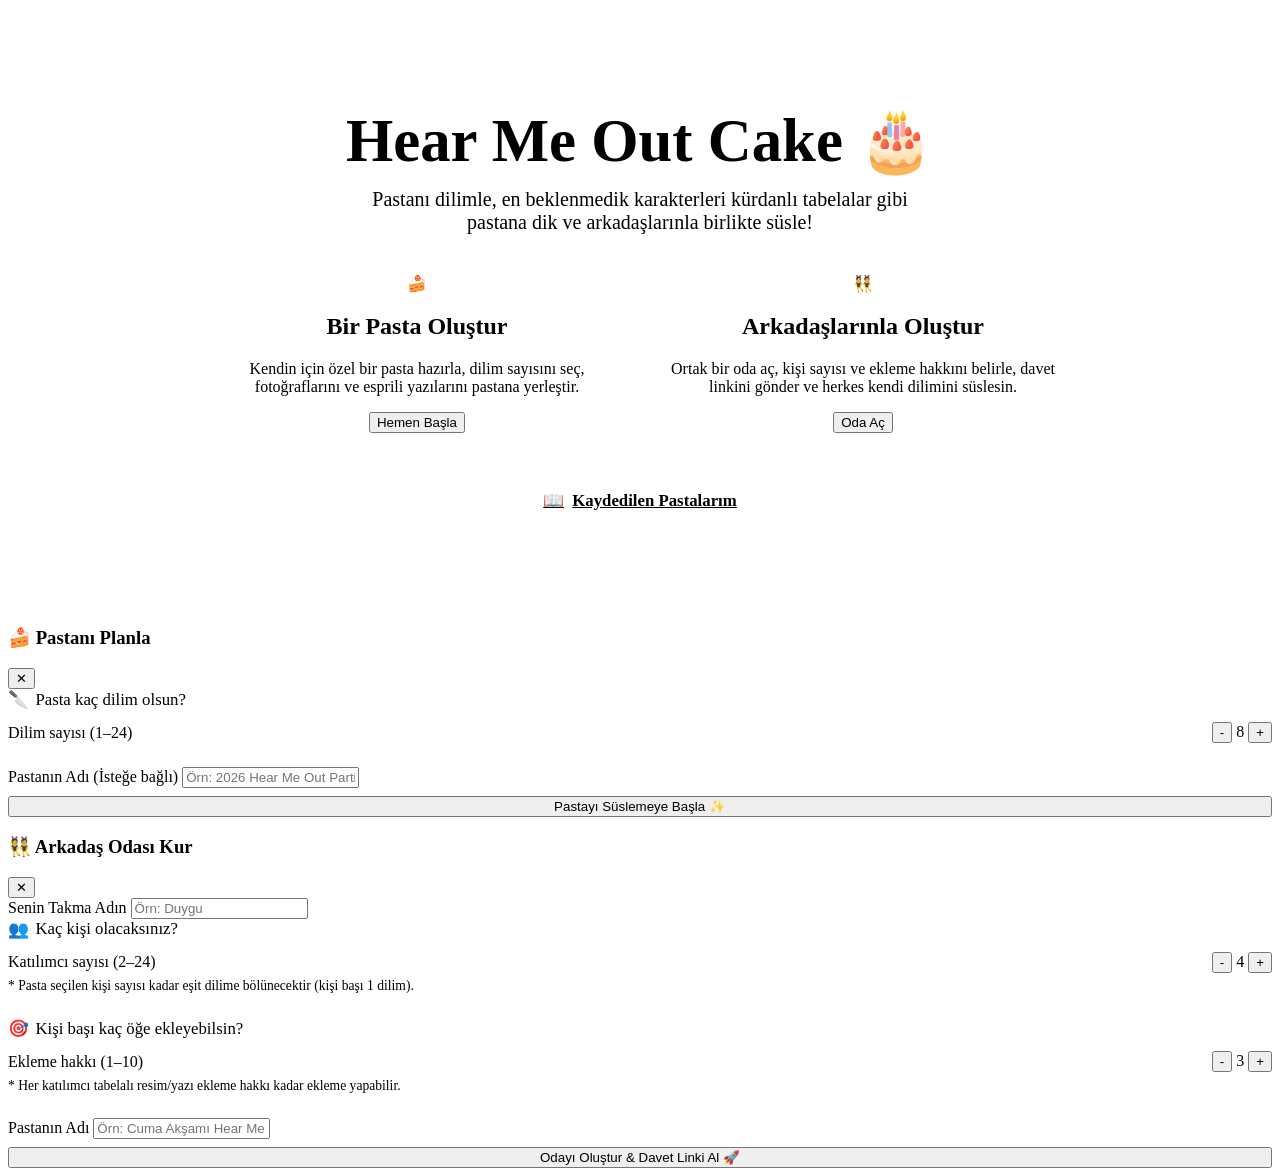
==== public/index.html @ 13cfd157 "feat: complete Hear Me Out Cake app with solo/collab modes, paint tools, interactive crop modal, und" ====
<!DOCTYPE html>
<html lang="tr">

<head>
  <meta charset="UTF-8">
  <meta name="viewport" content="width=device-width, initial-scale=1.0">
  <title>Hear Me Out Cake 🎂 — Sanal Pasta Yapıcı</title>
  <link rel="stylesheet" href="/css/variables.css">
  <link rel="stylesheet" href="/css/base.css">
  <link rel="stylesheet" href="/css/components.css">
  <style>
    .hero {
      text-align: center;
      padding: 3.5rem 1rem 2rem;
    }

    .hero-badge {
      display: inline-flex;
      align-items: center;
      gap: 0.4rem;
      padding: 0.4rem 1rem;
      background: var(--pink);
      color: #943a57;
      border-radius: var(--radius-full);
      font-size: 0.9rem;
      font-weight: 700;
      margin-bottom: 1.25rem;
      box-shadow: var(--shadow-sm);
    }

    .hero-title {
      font-size: clamp(2.4rem, 5vw, 3.8rem);
      margin-bottom: 0.75rem;
      color: var(--text);
    }

    .hero-title span {
      color: var(--accent);
      position: relative;
    }

    .hero-subtitle {
      font-size: clamp(1.05rem, 2vw, 1.25rem);
      color: var(--text-soft);
      max-width: 600px;
      margin: 0 auto 2.5rem;
    }

    .cards-grid {
      display: grid;
      grid-template-columns: repeat(auto-fit, minmax(300px, 1fr));
      gap: 2rem;
      max-width: 860px;
      margin: 0 auto 3rem;
    }

    .gallery-link-container {
      text-align: center;
      margin-bottom: 3.5rem;
    }

    .gallery-link {
      display: inline-flex;
      align-items: center;
      gap: 0.5rem;
      color: var(--text-soft);
      font-weight: 700;
      font-size: 1.05rem;
      padding: 0.6rem 1.2rem;
      border-radius: var(--radius-full);
      transition: all var(--transition-fast);
    }

    .gallery-link:hover {
      color: var(--accent-hover);
      background: var(--surface);
      transform: translateY(-2px);
    }

    /* Modal Form Styling */
    .step-section {
      margin-bottom: 1.5rem;
    }

    .step-section-title {
      font-family: var(--font-display);
      font-size: 1.05rem;
      margin-bottom: 0.75rem;
      color: var(--text);
      display: flex;
      align-items: center;
      gap: 0.4rem;
    }

    .color-swatches {
      display: flex;
      gap: 0.6rem;
      flex-wrap: wrap;
    }

    .color-swatch {
      width: 38px;
      height: 38px;
      border-radius: var(--radius-full);
      border: 3px solid white;
      box-shadow: 0 2px 6px rgba(0, 0, 0, 0.12);
      cursor: pointer;
      transition: transform var(--transition-fast), border-color var(--transition-fast);
    }

    .color-swatch:hover {
      transform: scale(1.15);
    }

    .color-swatch.active {
      transform: scale(1.18);
      border-color: var(--accent);
      box-shadow: 0 0 0 2px var(--accent);
    }

    .cake-preview-mini {
      display: flex;
      justify-content: center;
      align-items: center;
      margin: 1rem 0;
      min-height: 120px;
    }
  </style>
</head>

<body>

  <header class="container hero">

    <h1 class="hero-title">Hear Me Out <span>Cake</span> 🎂</h1>
    <p class="hero-subtitle">
      Pastanı dilimle, en beklenmedik karakterleri kürdanlı tabelalar gibi pastana dik ve arkadaşlarınla birlikte süsle!
    </p>

    <!-- Ana Seçim Kartları -->
    <div class="cards-grid">
      <!-- Solo Kart -->
      <div class="action-card" id="btn-open-solo">
        <div class="card-emoji">🍰</div>
        <h2>Bir Pasta Oluştur</h2>
        <p>Kendin için özel bir pasta hazırla, dilim sayısını seç, fotoğraflarını ve esprili yazılarını pastana
          yerleştir.</p>
        <button class="btn btn-primary" type="button">Hemen Başla</button>
      </div>

      <!-- Collab Kart -->
      <div class="action-card" id="btn-open-collab">
        <div class="card-emoji">👯</div>
        <h2>Arkadaşlarınla Oluştur</h2>
        <p>Ortak bir oda aç, kişi sayısı ve ekleme hakkını belirle, davet linkini gönder ve herkes kendi dilimini
          süslesin.</p>
        <button class="btn btn-lavender" type="button">Oda Aç</button>
      </div>
    </div>

    <!-- Galeri Linki -->
    <div class="gallery-link-container">
      <a href="/gallery.html" class="gallery-link">
        <span>📖</span> Kaydedilen Pastalarım
      </a>
    </div>
  </header>

  <!-- SOLO MODAL: Dilim & Pasta Ayarları -->
  <div class="modal-backdrop" id="modal-solo">
    <div class="modal-card">
      <div class="modal-header">
        <h3 class="modal-title">🍰 Pastanı Planla</h3>
        <button class="modal-close" id="close-solo" aria-label="Kapat">✕</button>
      </div>

      <form id="form-solo">
        <div class="step-section">
          <label class="step-section-title">
            <span>🔪</span> Pasta kaç dilim olsun?
          </label>
          <div style="display: flex; align-items: center; justify-content: space-between;">
            <span class="text-soft">Dilim sayısı (1–24)</span>
            <div class="counter-box">
              <button type="button" class="counter-btn" id="btn-slice-minus">-</button>
              <span class="counter-value" id="val-slice">8</span>
              <button type="button" class="counter-btn" id="btn-slice-plus">+</button>
            </div>
          </div>
        </div>

        <div class="form-group">
          <label class="form-label" for="cake-title">Pastanın Adı (İsteğe bağlı)</label>
          <input type="text" id="cake-title" class="input-text" placeholder="Örn: 2026 Hear Me Out Partisi"
            maxlength="40">
        </div>

        <button type="submit" class="btn btn-primary" style="width: 100%; margin-top: 0.5rem;" id="btn-submit-solo">
          Pastayı Süslemeye Başla ✨
        </button>
      </form>
    </div>
  </div>

  <!-- COLLAB MODAL: Oda Açma Ayarları -->
  <div class="modal-backdrop" id="modal-collab">
    <div class="modal-card">
      <div class="modal-header">
        <h3 class="modal-title">👯 Arkadaş Odası Kur</h3>
        <button class="modal-close" id="close-collab" aria-label="Kapat">✕</button>
      </div>

      <form id="form-collab">
        <div class="form-group">
          <label class="form-label" for="collab-nickname">Senin Takma Adın</label>
          <input type="text" id="collab-nickname" class="input-text" placeholder="Örn: Duygu" required maxlength="24">
        </div>

        <div class="step-section">
          <label class="step-section-title">
            <span>👥</span> Kaç kişi olacaksınız?
          </label>
          <div style="display: flex; align-items: center; justify-content: space-between;">
            <span class="text-soft">Katılımcı sayısı (2–24)</span>
            <div class="counter-box">
              <button type="button" class="counter-btn" id="btn-collab-minus">-</button>
              <span class="counter-value" id="val-collab">4</span>
              <button type="button" class="counter-btn" id="btn-collab-plus">+</button>
            </div>
          </div>
          <p class="text-soft" style="font-size: 0.85rem; margin-top: 0.35rem;">
            * Pasta seçilen kişi sayısı kadar eşit dilime bölünecektir (kişi başı 1 dilim).
          </p>
        </div>

        <div class="step-section">
          <label class="step-section-title">
            <span>🎯</span> Kişi başı kaç öğe ekleyebilsin?
          </label>
          <div style="display: flex; align-items: center; justify-content: space-between;">
            <span class="text-soft">Ekleme hakkı (1–10)</span>
            <div class="counter-box">
              <button type="button" class="counter-btn" id="btn-quota-minus">-</button>
              <span class="counter-value" id="val-quota">3</span>
              <button type="button" class="counter-btn" id="btn-quota-plus">+</button>
            </div>
          </div>
          <p class="text-soft" style="font-size: 0.85rem; margin-top: 0.35rem;">
            * Her katılımcı tabelalı resim/yazı ekleme hakkı kadar ekleme yapabilir.
          </p>
        </div>

        <div class="form-group">
          <label class="form-label" for="collab-cake-title">Pastanın Adı</label>
          <input type="text" id="collab-cake-title" class="input-text" placeholder="Örn: Cuma Akşamı Hear Me Out Masası"
            maxlength="40">
        </div>

        <button type="submit" class="btn btn-primary" style="width: 100%; margin-top: 0.5rem;" id="btn-submit-collab">
          Odayı Oluştur & Davet Linki Al 🚀
        </button>
      </form>
    </div>
  </div>

  <!-- Toast Bildirim Alanı -->
  <div class="toast-container" id="toast-container"></div>

  <script type="module">
    // Basit Toast Yardımcısı
    function showToast(message, type = 'info') {
      const container = document.getElementById('toast-container');
      const toast = document.createElement('div');
      toast.className = `toast toast-${type}`;
      toast.textContent = message;
      container.appendChild(toast);
      requestAnimationFrame(() => toast.classList.add('show'));
      setTimeout(() => {
        toast.classList.remove('show');
        setTimeout(() => toast.remove(), 300);
      }, 3500);
    }

    // Modal Açma/Kapama
    const modalSolo = document.getElementById('modal-solo');
    const modalCollab = document.getElementById('modal-collab');

    document.getElementById('btn-open-solo').addEventListener('click', () => {
      modalSolo.classList.add('active');
    });
    document.getElementById('close-solo').addEventListener('click', () => {
      modalSolo.classList.remove('active');
    });

    document.getElementById('btn-open-collab').addEventListener('click', () => {
      modalCollab.classList.add('active');
    });
    document.getElementById('close-collab').addEventListener('click', () => {
      modalCollab.classList.remove('active');
    });

    // Modal dışına tıklayınca kapatma
    window.addEventListener('click', (e) => {
      if (e.target === modalSolo) modalSolo.classList.remove('active');
      if (e.target === modalCollab) modalCollab.classList.remove('active');
    });

    // Solo Dilim Sayacı
    let sliceCount = 8;
    const valSlice = document.getElementById('val-slice');
    document.getElementById('btn-slice-minus').addEventListener('click', () => {
      if (sliceCount > 1) {
        sliceCount--;
        valSlice.textContent = sliceCount;
      }
    });
    document.getElementById('btn-slice-plus').addEventListener('click', () => {
      if (sliceCount < 24) {
        sliceCount++;
        valSlice.textContent = sliceCount;
      }
    });

    // Collab Kişi Sayacı
    let collabCount = 4;
    const valCollab = document.getElementById('val-collab');
    document.getElementById('btn-collab-minus').addEventListener('click', () => {
      if (collabCount > 2) {
        collabCount--;
        valCollab.textContent = collabCount;
      }
    });
    document.getElementById('btn-collab-plus').addEventListener('click', () => {
      if (collabCount < 24) {
        collabCount++;
        valCollab.textContent = collabCount;
      }
    });

    // Collab Kota Sayacı
    let quotaCount = 3;
    const valQuota = document.getElementById('val-quota');
    document.getElementById('btn-quota-minus').addEventListener('click', () => {
      if (quotaCount > 1) {
        quotaCount--;
        valQuota.textContent = quotaCount;
      }
    });
    document.getElementById('btn-quota-plus').addEventListener('click', () => {
      if (quotaCount < 10) {
        quotaCount++;
        valQuota.textContent = quotaCount;
      }
    });

    // Varsayılan Pasta ve Krema Renkleri (Editörde istenildiği gibi değiştirilebilir)
    let selectedCakeColor = '#FFD6E0';
    let selectedFrostingColor = '#FFF1E6';

    // Solo Form Gönderimi
    document.getElementById('form-solo').addEventListener('submit', async (e) => {
      e.preventDefault();
      const submitBtn = document.getElementById('btn-submit-solo');
      submitBtn.disabled = true;
      submitBtn.textContent = 'Pasta hazırlanıyor...';

      const title = document.getElementById('cake-title').value.trim() || 'Hear Me Out Pasta';

      try {
        const res = await fetch('/api/cakes', {
          method: 'POST',
          headers: { 'Content-Type': 'application/json' },
          body: JSON.stringify({
            title,
            shape: 'round',
            layers: 1,
            cake_color: selectedCakeColor,
            frosting_color: selectedFrostingColor,
            slice_count: sliceCount,
            mode: 'solo'
          })
        });

        if (!res.ok) {
          const err = await res.json().catch(() => ({}));
          throw new Error(err.detail || 'Pasta oluşturulamadı');
        }

        const data = await res.json();
        // Token'ı localStorage'a kaydet
        if (data.creator_token) {
          localStorage.setItem(`cake_token_${data.cake.id}`, data.creator_token);
        }

        // Editöre yönlendir
        window.location.href = `/editor.html?cake=${data.cake.id}`;
      } catch (err) {
        showToast(err.message, 'error');
        submitBtn.disabled = false;
        submitBtn.textContent = 'Pastayı Süslemeye Başla ✨';
      }
    });

    // Collab Form Gönderimi
    document.getElementById('form-collab').addEventListener('submit', async (e) => {
      e.preventDefault();
      const submitBtn = document.getElementById('btn-submit-collab');
      submitBtn.disabled = true;
      submitBtn.textContent = 'Oda kuruluyor...';

      const nickname = document.getElementById('collab-nickname').value.trim();
      const title = document.getElementById('collab-cake-title').value.trim() || 'Ortak Hear Me Out Pasta';

      if (!nickname) {
        showToast('Lütfen takma adınızı girin', 'error');
        submitBtn.disabled = false;
        return;
      }

      try {
        const res = await fetch('/api/rooms', {
          method: 'POST',
          headers: { 'Content-Type': 'application/json' },
          body: JSON.stringify({
            title,
            creator_nickname: nickname,
            max_participants: collabCount,
            items_per_participant: quotaCount
          })
        });

        if (!res.ok) {
          const err = await res.json().catch(() => ({}));
          throw new Error(err.detail || 'Oda oluşturulamadı');
        }

        const data = await res.json();
        // Token'ları kaydet
        if (data.participant && data.participant.token) {
          localStorage.setItem(`room_token_${data.room.id}`, data.participant.token);
          localStorage.setItem(`participant_${data.room.id}`, JSON.stringify(data.participant));
        }

        // Editöre yönlendir
        window.location.href = `/editor.html?room=${data.room.invite_code}`;
      } catch (err) {
        showToast(err.message, 'error');
        submitBtn.disabled = false;
        submitBtn.textContent = 'Odayı Oluştur & Davet Linki Al 🚀';
      }
    });
  </script>
</body>

</html>
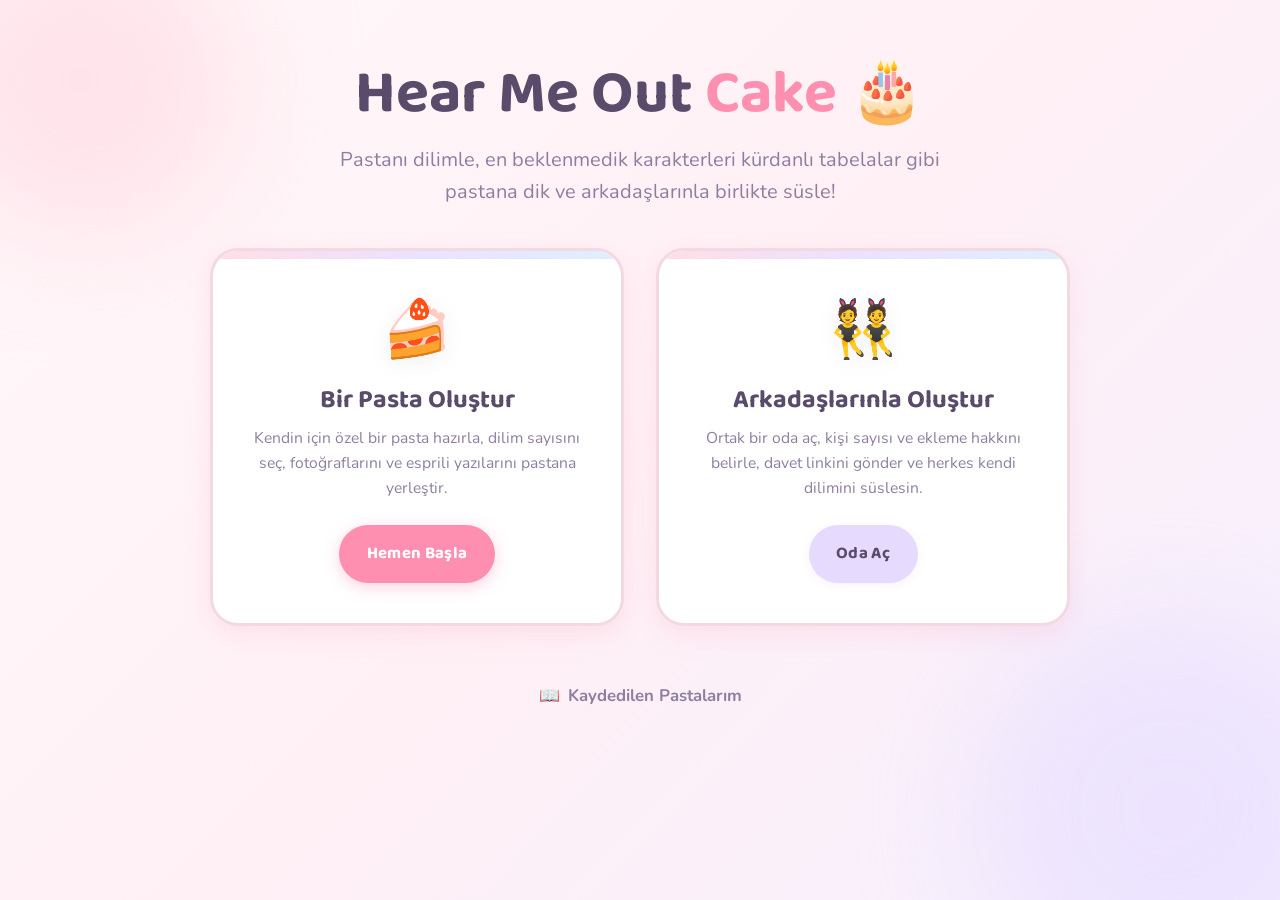
==== commit 5d94a63d: "fix(vercel): resolve 404 rewrite routing, add path normalization middleware, dual decorators, and cl" ====
--- a/public/index.html
+++ b/public/index.html
@@ -366,6 +366,9 @@
 
       const title = document.getElementById('cake-title').value.trim() || 'Hear Me Out Pasta';
 
+      let cake = null;
+      let creatorToken = null;
+
       try {
         const res = await fetch('/api/cakes', {
           method: 'POST',
@@ -381,24 +384,53 @@
           })
         });
 
-        if (!res.ok) {
-          const err = await res.json().catch(() => ({}));
-          throw new Error(err.detail || 'Pasta oluşturulamadı');
+        if (res.ok) {
+          const data = await res.json();
+          cake = data.cake;
+          creatorToken = data.creator_token;
         }
-
-        const data = await res.json();
-        // Token'ı localStorage'a kaydet
-        if (data.creator_token) {
-          localStorage.setItem(`cake_token_${data.cake.id}`, data.creator_token);
+      } catch (err) {
+        console.warn('API cake create error, switching to client storage:', err);
+      }
+
+      if (!cake) {
+        const fallbackId = 'cake_' + Math.random().toString(36).substring(2, 10);
+        const fallbackCode = Math.random().toString(36).substring(2, 8);
+        creatorToken = 'tok_' + Math.random().toString(36).substring(2, 18);
+        cake = {
+          id: fallbackId,
+          title: title,
+          shape: 'round',
+          layers: 1,
+          cake_color: selectedCakeColor,
+          frosting_color: selectedFrostingColor,
+          slice_count: sliceCount,
+          mode: 'solo',
+          is_locked: false,
+          share_code: fallbackCode,
+          creator_token: creatorToken,
+          created_at: new Date().toISOString(),
+          updated_at: new Date().toISOString()
+        };
+      }
+
+      // Token ve veriyi localStorage'a kaydet
+      if (creatorToken) {
+        localStorage.setItem(`cake_token_${cake.id}`, creatorToken);
+        if (cake.share_code) {
+          localStorage.setItem(`cake_token_${cake.share_code}`, creatorToken);
         }
-
-        // Editöre yönlendir
-        window.location.href = `/editor.html?cake=${data.cake.id}`;
-      } catch (err) {
-        showToast(err.message, 'error');
-        submitBtn.disabled = false;
-        submitBtn.textContent = 'Pastayı Süslemeye Başla ✨';
-      }
+      }
+      if (cake) {
+        localStorage.setItem(`cake_data_${cake.id}`, JSON.stringify(cake));
+        if (cake.share_code) {
+          localStorage.setItem(`cake_data_${cake.share_code}`, JSON.stringify(cake));
+        }
+      }
+
+      // Editöre yönlendir
+      const redirectCode = cake.share_code || cake.id;
+      window.location.href = `/editor.html?cake=${redirectCode}`;
     });
 
     // Collab Form Gönderimi
--- a/css/variables.css
+++ b/css/variables.css
@@ -0,0 +1,51 @@
+:root {
+  /* Pastel palet */
+  --pink:        #FFD6E0;
+  --pink-deep:   #FFB3C6;
+  --peach:       #FFE5D0;
+  --butter:      #FFF6C9;
+  --mint:        #D4F5E3;
+  --sky:         #D6EBFF;
+  --lavender:    #E6DBFF;
+  --lilac:       #F3E8FF;
+
+  /* Yüzeyler */
+  --bg:          #FFF9FB;
+  --surface:     #FFFFFF;
+  --surface-alt: #FFF1F5;
+  --border:      #F2D9E2;
+  --border-focus:#FF8FB1;
+
+  /* Metin */
+  --text:        #5B4B6B;   /* yumuşak mor-gri */
+  --text-soft:   #8E7FA0;
+  --text-light:  #B5A8C2;
+  --accent:      #FF8FB1;   /* birincil buton */
+  --accent-hover:#FF74A0;
+  --accent-active:#EE5C8F;
+  --success:     #8FD9B6;
+  --danger:      #FF9AA2;
+  --warning:     #FFE388;
+
+  /* Şekil ve Yuvarlaklık */
+  --radius-xs:   8px;
+  --radius-sm:   12px;
+  --radius-md:   20px;
+  --radius-lg:   28px;
+  --radius-full: 9999px;
+
+  /* Gölgeler */
+  --shadow-sm:   0 2px 8px rgba(135, 95, 125, 0.08);
+  --shadow-soft: 0 8px 24px rgba(255, 143, 177, 0.18);
+  --shadow-hover:0 12px 32px rgba(255, 143, 177, 0.28);
+  --shadow-card: 0 10px 30px rgba(91, 75, 107, 0.06);
+
+  /* Tipografi */
+  --font-display: 'Baloo 2', 'Fredoka', cursive, system-ui, sans-serif;
+  --font-body:    'Nunito', system-ui, -apple-system, BlinkMacSystemFont, "Segoe UI", Roboto, sans-serif;
+
+  /* Geçişler */
+  --transition-fast: 0.15s ease;
+  --transition-normal: 0.25s cubic-bezier(0.34, 1.56, 0.64, 1);
+  --transition-smooth: 0.3s ease;
+}
--- a/css/base.css
+++ b/css/base.css
@@ -0,0 +1,115 @@
+@import url('https://fonts.googleapis.com/css2?family=Baloo+2:wght@500;600;700;800&family=Nunito:wght@400;600;700;800&display=swap');
+
+*, *::before, *::after {
+  box-sizing: border-box;
+  margin: 0;
+  padding: 0;
+}
+
+html {
+  font-size: 16px;
+  scroll-behavior: smooth;
+  -webkit-font-smoothing: antialiased;
+  -moz-osx-font-smoothing: grayscale;
+}
+
+body {
+  font-family: var(--font-body);
+  color: var(--text);
+  background: linear-gradient(135deg, #FFF9FB 0%, #FFF0F5 50%, #F5F0FF 100%);
+  min-height: 100vh;
+  display: flex;
+  flex-direction: column;
+  overflow-x: hidden;
+  position: relative;
+}
+
+/* Subtle pastel background ambient blobs */
+body::before,
+body::after {
+  content: "";
+  position: fixed;
+  border-radius: 50%;
+  pointer-events: none;
+  z-index: 0;
+  opacity: 0.6;
+  filter: blur(60px);
+}
+
+body::before {
+  width: 320px;
+  height: 320px;
+  top: -80px;
+  left: -80px;
+  background: var(--pink);
+}
+
+body::after {
+  width: 380px;
+  height: 380px;
+  bottom: -100px;
+  right: -80px;
+  background: var(--lavender);
+}
+
+a {
+  color: inherit;
+  text-decoration: none;
+}
+
+img, svg {
+  display: block;
+  max-width: 100%;
+}
+
+button, input, select, textarea {
+  font-family: inherit;
+  font-size: inherit;
+  color: inherit;
+}
+
+button {
+  cursor: pointer;
+  border: none;
+  background: none;
+  outline: none;
+}
+
+/* Typography Helpers */
+h1, h2, h3, h4, h5, h6 {
+  font-family: var(--font-display);
+  color: var(--text);
+  line-height: 1.25;
+}
+
+p {
+  line-height: 1.6;
+}
+
+.text-soft {
+  color: var(--text-soft);
+}
+
+.text-center {
+  text-align: center;
+}
+
+/* Layout container */
+.container {
+  width: 100%;
+  max-width: 1100px;
+  margin: 0 auto;
+  padding: 0 1.5rem;
+  position: relative;
+  z-index: 1;
+}
+
+/* Reduced motion preference */
+@media (prefers-reduced-motion: reduce) {
+  *, *::before, *::after {
+    animation-duration: 0.01ms !important;
+    animation-iteration-count: 1 !important;
+    transition-duration: 0.01ms !important;
+    scroll-behavior: auto !important;
+  }
+}
--- a/css/components.css
+++ b/css/components.css
@@ -0,0 +1,380 @@
+/* ====================================================
+   BUTTONS
+   ==================================================== */
+.btn {
+  display: inline-flex;
+  align-items: center;
+  justify-content: center;
+  gap: 0.5rem;
+  padding: 0.85rem 1.6rem;
+  border-radius: var(--radius-full);
+  font-family: var(--font-display);
+  font-size: 1.05rem;
+  font-weight: 700;
+  letter-spacing: 0.3px;
+  cursor: pointer;
+  transition: all var(--transition-normal);
+  text-decoration: none;
+  box-shadow: var(--shadow-sm);
+  border: 2px solid transparent;
+}
+
+.btn:active {
+  transform: scale(0.97);
+}
+
+.btn-primary {
+  background: var(--accent);
+  color: white;
+  box-shadow: 0 4px 16px rgba(255, 143, 177, 0.4);
+}
+
+.btn-primary:hover {
+  background: var(--accent-hover);
+  transform: translateY(-2px);
+  box-shadow: 0 8px 24px rgba(255, 143, 177, 0.5);
+}
+
+.btn-secondary {
+  background: var(--surface);
+  color: var(--text);
+  border-color: var(--border);
+}
+
+.btn-secondary:hover {
+  background: var(--surface-alt);
+  border-color: var(--accent);
+  color: var(--accent-hover);
+  transform: translateY(-2px);
+}
+
+.btn-lavender {
+  background: var(--lavender);
+  color: var(--text);
+}
+
+.btn-lavender:hover {
+  background: #dacaff;
+  transform: translateY(-2px);
+}
+
+.btn-mint {
+  background: var(--mint);
+  color: #2e664b;
+}
+
+.btn-mint:hover {
+  background: #bbf0d2;
+  transform: translateY(-2px);
+}
+
+.btn-icon {
+  width: 44px;
+  height: 44px;
+  padding: 0;
+  border-radius: var(--radius-full);
+  display: inline-flex;
+  align-items: center;
+  justify-content: center;
+  font-size: 1.25rem;
+  background: var(--surface);
+  border: 1px solid var(--border);
+  box-shadow: var(--shadow-sm);
+}
+
+.btn-icon:hover {
+  transform: scale(1.08);
+  border-color: var(--accent);
+}
+
+/* ====================================================
+   CARDS
+   ==================================================== */
+.card {
+  background: var(--surface);
+  border-radius: var(--radius-lg);
+  border: 2px solid var(--border);
+  padding: 2rem;
+  box-shadow: var(--shadow-card);
+  transition: all var(--transition-normal);
+}
+
+.action-card {
+  display: flex;
+  flex-direction: column;
+  align-items: center;
+  text-align: center;
+  padding: 2.5rem 2rem;
+  border-radius: var(--radius-lg);
+  background: var(--surface);
+  border: 3px solid var(--border);
+  box-shadow: var(--shadow-soft);
+  cursor: pointer;
+  position: relative;
+  overflow: hidden;
+  transition: transform 0.28s cubic-bezier(0.34, 1.56, 0.64, 1), box-shadow 0.28s ease, border-color 0.2s ease;
+}
+
+.action-card::before {
+  content: "";
+  position: absolute;
+  top: 0;
+  left: 0;
+  right: 0;
+  height: 8px;
+  background: linear-gradient(90deg, var(--pink), var(--lavender), var(--sky));
+  opacity: 0.8;
+}
+
+.action-card:hover {
+  transform: translateY(-6px);
+  box-shadow: var(--shadow-hover);
+  border-color: var(--accent);
+}
+
+.action-card .card-emoji {
+  font-size: 3.5rem;
+  margin-bottom: 1rem;
+  filter: drop-shadow(0 4px 10px rgba(0,0,0,0.06));
+  transition: transform 0.3s ease;
+}
+
+.action-card:hover .card-emoji {
+  transform: scale(1.15) rotate(-5deg);
+}
+
+.action-card h2 {
+  font-size: 1.6rem;
+  margin-bottom: 0.6rem;
+  color: var(--text);
+}
+
+.action-card p {
+  color: var(--text-soft);
+  font-size: 0.98rem;
+  margin-bottom: 1.5rem;
+}
+
+/* ====================================================
+   FORM CONTROLS
+   ==================================================== */
+.form-group {
+  display: flex;
+  flex-direction: column;
+  gap: 0.5rem;
+  margin-bottom: 1.25rem;
+}
+
+.form-label {
+  font-family: var(--font-display);
+  font-weight: 700;
+  font-size: 1rem;
+  color: var(--text);
+}
+
+.input-text {
+  width: 100%;
+  padding: 0.85rem 1.2rem;
+  border-radius: var(--radius-md);
+  border: 2px solid var(--border);
+  background: var(--surface);
+  color: var(--text);
+  outline: none;
+  font-size: 1rem;
+  transition: border-color var(--transition-fast), box-shadow var(--transition-fast);
+}
+
+.input-text:focus {
+  border-color: var(--border-focus);
+  box-shadow: 0 0 0 4px rgba(255, 143, 177, 0.2);
+}
+
+/* Counter Control (+ / -) */
+.counter-box {
+  display: inline-flex;
+  align-items: center;
+  gap: 0.75rem;
+  background: var(--surface-alt);
+  padding: 0.4rem 0.6rem;
+  border-radius: var(--radius-full);
+  border: 2px solid var(--border);
+}
+
+.counter-btn {
+  width: 38px;
+  height: 38px;
+  border-radius: var(--radius-full);
+  background: var(--surface);
+  display: flex;
+  align-items: center;
+  justify-content: center;
+  font-size: 1.2rem;
+  font-weight: bold;
+  color: var(--accent);
+  border: 1px solid var(--border);
+  box-shadow: var(--shadow-sm);
+  transition: transform var(--transition-fast);
+}
+
+.counter-btn:hover:not(:disabled) {
+  transform: scale(1.1);
+  background: var(--accent);
+  color: white;
+}
+
+.counter-btn:disabled {
+  opacity: 0.4;
+  cursor: not-allowed;
+}
+
+.counter-value {
+  min-width: 44px;
+  text-align: center;
+  font-family: var(--font-display);
+  font-size: 1.35rem;
+  font-weight: 800;
+  color: var(--text);
+}
+
+/* ====================================================
+   BADGES & PILLS
+   ==================================================== */
+.badge {
+  display: inline-flex;
+  align-items: center;
+  gap: 0.35rem;
+  padding: 0.35rem 0.85rem;
+  border-radius: var(--radius-full);
+  font-size: 0.82rem;
+  font-weight: 700;
+  background: var(--surface-alt);
+  color: var(--text);
+  border: 1px solid var(--border);
+}
+
+.badge-quota {
+  background: var(--mint);
+  color: #245e41;
+  border-color: #b3eccd;
+}
+
+.badge-locked {
+  background: #fde2e4;
+  color: #9c2e39;
+  border-color: #f7bec2;
+}
+
+/* ====================================================
+   MODAL
+   ==================================================== */
+.modal-backdrop {
+  position: fixed;
+  inset: 0;
+  background: rgba(91, 75, 107, 0.4);
+  backdrop-filter: blur(4px);
+  display: flex;
+  align-items: center;
+  justify-content: center;
+  padding: 1.5rem;
+  z-index: 1000;
+  opacity: 0;
+  visibility: hidden;
+  transition: opacity 0.25s ease, visibility 0.25s ease;
+}
+
+.modal-backdrop.active {
+  opacity: 1;
+  visibility: visible;
+}
+
+.modal-card {
+  background: var(--surface);
+  border-radius: var(--radius-lg);
+  border: 3px solid var(--border);
+  box-shadow: 0 20px 50px rgba(91, 75, 107, 0.2);
+  width: 100%;
+  max-width: 480px;
+  padding: 2rem;
+  position: relative;
+  transform: translateY(20px) scale(0.96);
+  transition: transform 0.3s cubic-bezier(0.34, 1.56, 0.64, 1);
+}
+
+.modal-backdrop.active .modal-card {
+  transform: translateY(0) scale(1);
+}
+
+.modal-header {
+  display: flex;
+  align-items: center;
+  justify-content: space-between;
+  margin-bottom: 1.25rem;
+}
+
+.modal-title {
+  font-size: 1.45rem;
+  font-family: var(--font-display);
+}
+
+.modal-close {
+  width: 32px;
+  height: 32px;
+  border-radius: var(--radius-full);
+  display: flex;
+  align-items: center;
+  justify-content: center;
+  font-size: 1.2rem;
+  color: var(--text-soft);
+  background: var(--surface-alt);
+}
+
+.modal-close:hover {
+  color: var(--text);
+  background: var(--pink);
+}
+
+/* ====================================================
+   TOASTS
+   ==================================================== */
+.toast-container {
+  position: fixed;
+  bottom: 2rem;
+  right: 2rem;
+  display: flex;
+  flex-direction: column;
+  gap: 0.75rem;
+  z-index: 9999;
+  pointer-events: none;
+}
+
+.toast {
+  background: var(--surface);
+  border: 2px solid var(--border);
+  border-radius: var(--radius-md);
+  padding: 0.85rem 1.4rem;
+  box-shadow: var(--shadow-soft);
+  font-weight: 700;
+  color: var(--text);
+  display: flex;
+  align-items: center;
+  gap: 0.6rem;
+  transform: translateY(30px);
+  opacity: 0;
+  transition: all 0.3s cubic-bezier(0.34, 1.56, 0.64, 1);
+  pointer-events: auto;
+}
+
+.toast.show {
+  transform: translateY(0);
+  opacity: 1;
+}
+
+.toast-success {
+  border-color: var(--success);
+  background: #f4fbf7;
+}
+
+.toast-error {
+  border-color: var(--danger);
+  background: #fff5f6;
+}
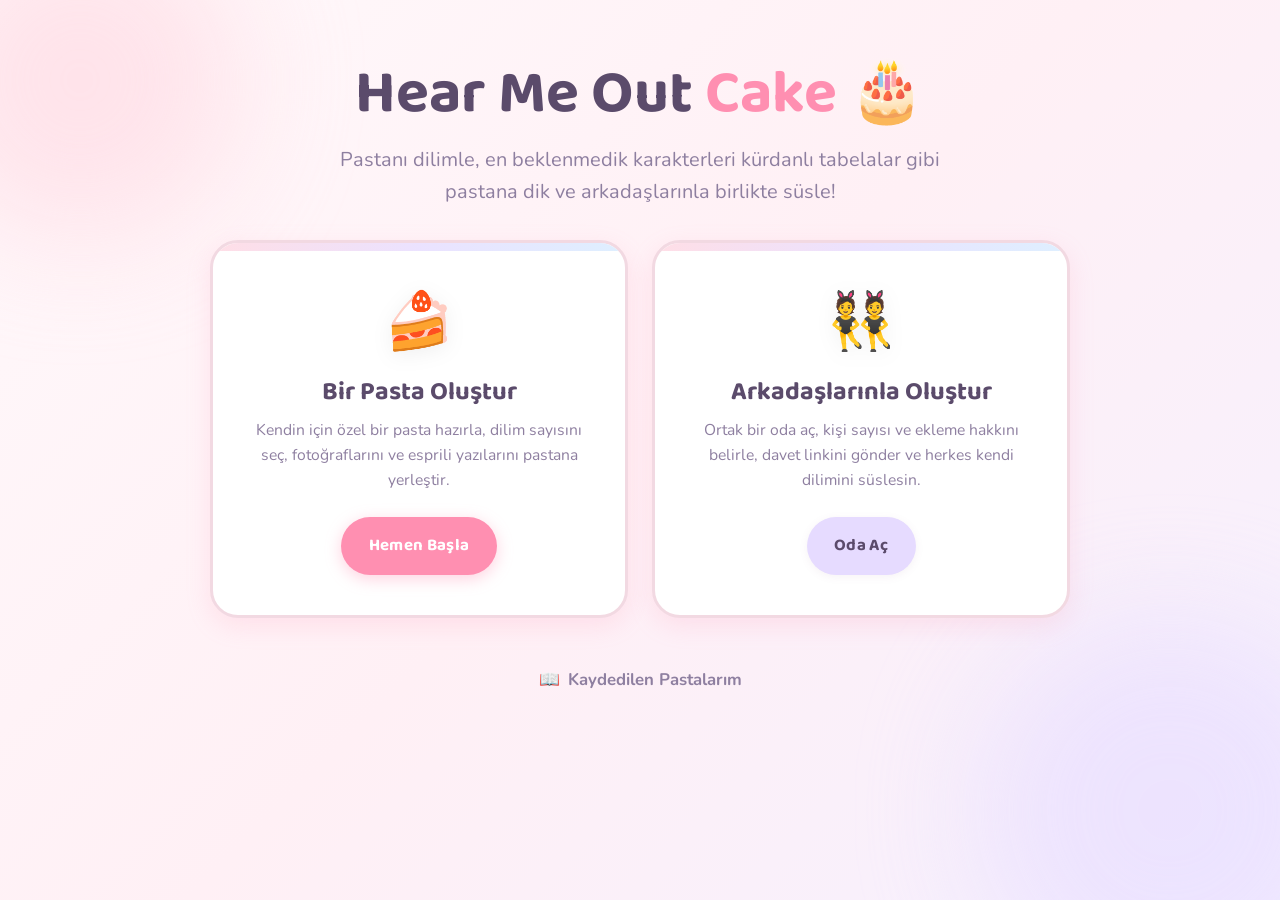
==== commit a2191500: "feat(responsive): enhance mobile responsive layout with split canvas view and thumb-friendly tool ta" ====
--- a/public/index.html
+++ b/public/index.html
@@ -40,18 +40,19 @@
     }
 
     .hero-subtitle {
-      font-size: clamp(1.05rem, 2vw, 1.25rem);
+      font-size: clamp(0.95rem, 2.5vw, 1.25rem);
       color: var(--text-soft);
       max-width: 600px;
-      margin: 0 auto 2.5rem;
+      margin: 0 auto 2rem;
     }
 
     .cards-grid {
       display: grid;
-      grid-template-columns: repeat(auto-fit, minmax(300px, 1fr));
-      gap: 2rem;
+      grid-template-columns: repeat(auto-fit, minmax(min(100%, 280px), 1fr));
+      gap: 1.5rem;
       max-width: 860px;
-      margin: 0 auto 3rem;
+      margin: 0 auto 2.5rem;
+      width: 100%;
     }
 
     .gallery-link-container {
